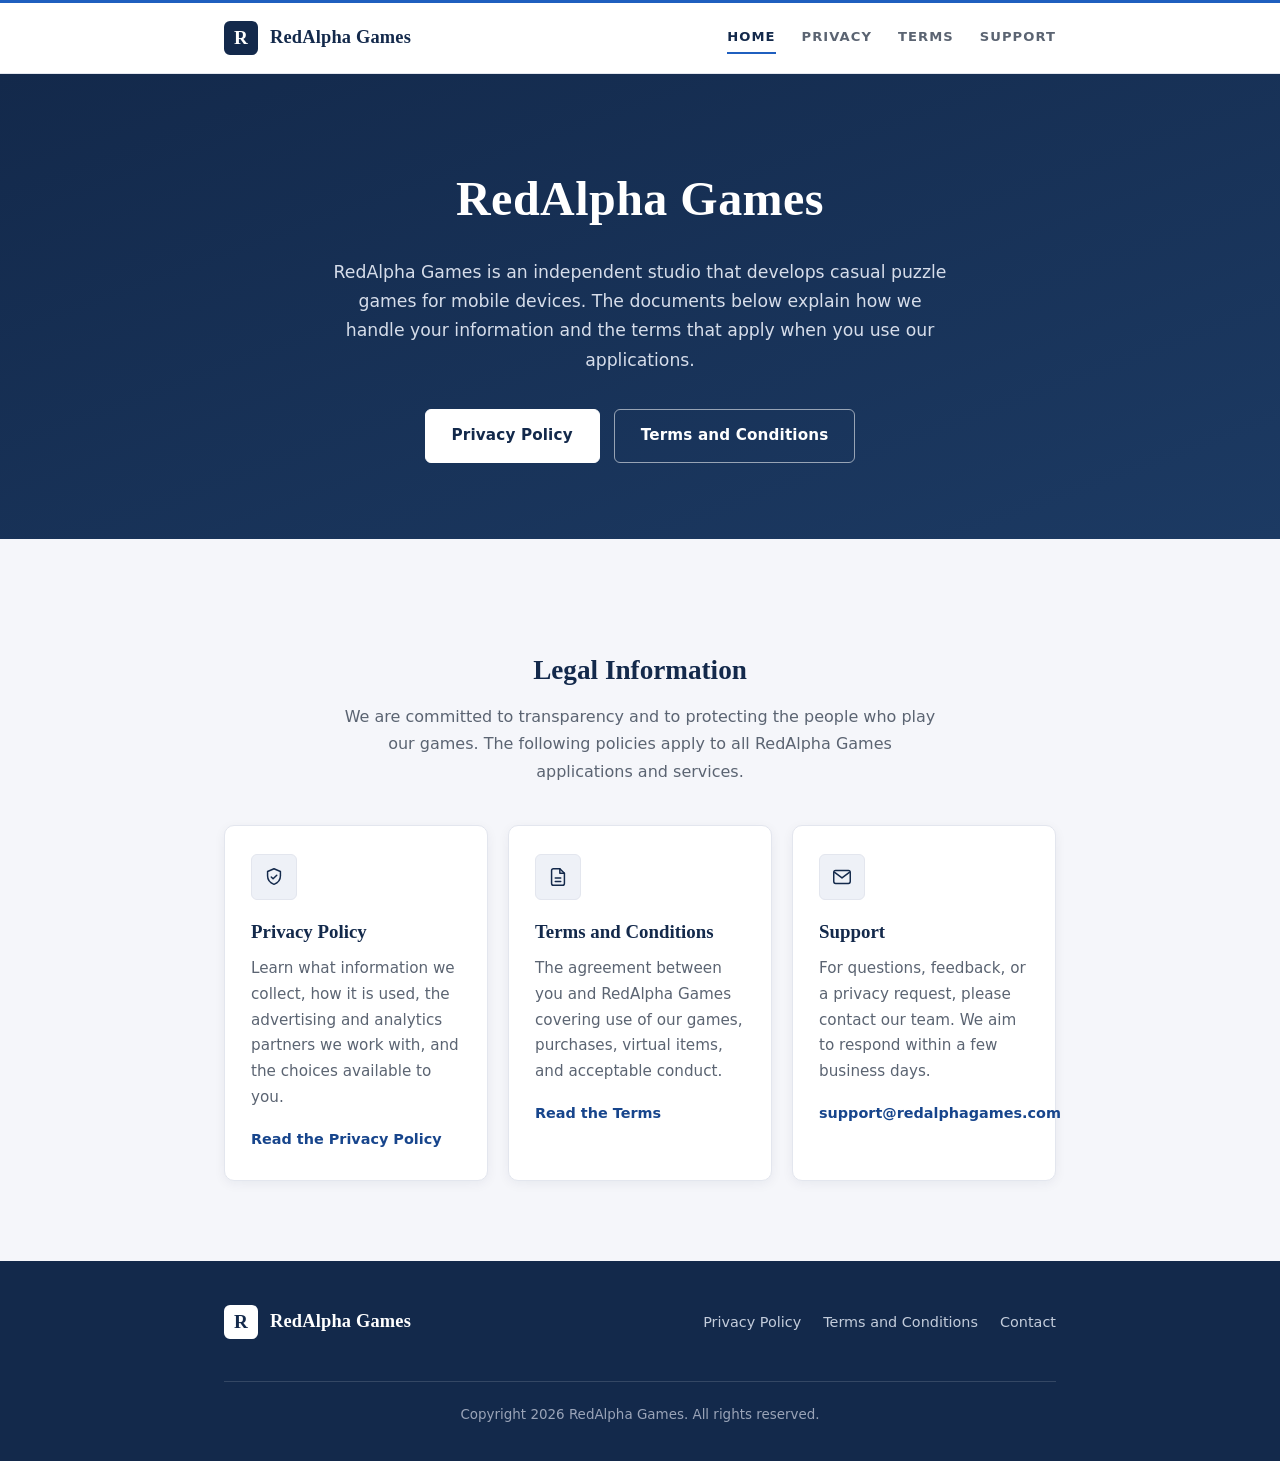
==== index.html @ e38b4be6 "Publish RedAlpha Games website Co-authored-by: Copilot <223556219+Copilot@users.noreply.github.com>" ====
<!DOCTYPE html>
<html lang="en">
  <head>
    <meta charset="UTF-8" />
    <meta name="viewport" content="width=device-width, initial-scale=1.0" />
    <title>RedAlpha Games</title>
    <meta
      name="description"
      content="RedAlpha Games is an independent studio that develops casual puzzle games. Read our Privacy Policy and Terms and Conditions."
    />
    <meta name="theme-color" content="#13294b" />
    <link rel="icon" href="assets/favicon.svg" type="image/svg+xml" />
    <link rel="stylesheet" href="css/style.css" />
  </head>
  <body>
    <header class="site-header">
      <nav class="nav">
        <a class="brand" href="index.html">
          <span class="brand-mark">R</span>
          RedAlpha Games
        </a>
        <div class="nav-links">
          <a href="index.html" class="active">Home</a>
          <a href="privacy.html">Privacy</a>
          <a href="terms.html">Terms</a>
          <a href="#support">Support</a>
        </div>
      </nav>
    </header>

    <section class="hero">
      <div class="container">
        <h1>RedAlpha Games</h1>
        <p>
          RedAlpha Games is an independent studio that develops casual puzzle
          games for mobile devices. The documents below explain how we handle
          your information and the terms that apply when you use our
          applications.
        </p>
        <div class="btn-row">
          <a class="btn btn-primary" href="privacy.html">Privacy Policy</a>
          <a class="btn btn-ghost" href="terms.html">Terms and Conditions</a>
        </div>
      </div>
    </section>

    <main>
      <div class="container">
        <section class="section">
          <h2>Legal Information</h2>
          <p class="lead">
            We are committed to transparency and to protecting the people who
            play our games. The following policies apply to all RedAlpha Games
            applications and services.
          </p>
          <div class="grid">
            <div class="tile">
              <div class="ico" aria-hidden="true">
                <svg viewBox="0 0 24 24">
                  <path d="M12 3l7 3v5c0 4.5-3 7.5-7 9-4-1.5-7-4.5-7-9V6l7-3z" />
                  <path d="M9 12l2 2 4-4" />
                </svg>
              </div>
              <h3>Privacy Policy</h3>
              <p>
                Learn what information we collect, how it is used, the
                advertising and analytics partners we work with, and the choices
                available to you.
              </p>
              <a class="more" href="privacy.html">Read the Privacy Policy</a>
            </div>
            <div class="tile">
              <div class="ico" aria-hidden="true">
                <svg viewBox="0 0 24 24">
                  <path d="M14 3H7a2 2 0 0 0-2 2v14a2 2 0 0 0 2 2h10a2 2 0 0 0 2-2V8z" />
                  <path d="M14 3v5h5" />
                  <path d="M9 13h6M9 17h6" />
                </svg>
              </div>
              <h3>Terms and Conditions</h3>
              <p>
                The agreement between you and RedAlpha Games covering use of our
                games, purchases, virtual items, and acceptable conduct.
              </p>
              <a class="more" href="terms.html">Read the Terms</a>
            </div>
            <div class="tile" id="support">
              <div class="ico" aria-hidden="true">
                <svg viewBox="0 0 24 24">
                  <rect x="3" y="5" width="18" height="14" rx="2" />
                  <path d="M4 7l8 6 8-6" />
                </svg>
              </div>
              <h3>Support</h3>
              <p>
                For questions, feedback, or a privacy request, please contact our
                team. We aim to respond within a few business days.
              </p>
              <a class="more" href="mailto:support@redalphagames.com"
                >support@redalphagames.com</a
              >
            </div>
          </div>
        </section>
      </div>
    </main>

    <footer class="site-footer">
      <div class="footer-inner">
        <a class="brand" href="index.html">
          <span class="brand-mark">R</span>
          RedAlpha Games
        </a>
        <div class="footer-links">
          <a href="privacy.html">Privacy Policy</a>
          <a href="terms.html">Terms and Conditions</a>
          <a href="mailto:support@redalphagames.com">Contact</a>
        </div>
        <div class="copyright">
          Copyright <span id="year">2026</span> RedAlpha Games. All rights
          reserved.
        </div>
      </div>
    </footer>

    <script>
      document.getElementById("year").textContent = new Date().getFullYear();
    </script>
  </body>
</html>
---- css/style.css ----
/* RedAlpha Games static site.
   Self contained: no external fonts, content delivery networks, or trackers,
   so the pages load quickly and keep visitor data private. */

:root {
  --navy: #13294b;
  --navy-2: #1c3a63;
  --accent: #1f5fbf;
  --accent-dark: #17458c;

  --ink: #1a1f2b;
  --body: #33384a;
  --muted: #5b6472;
  --line: #e3e6ee;

  --bg: #f5f6fa;
  --bg-alt: #eef1f7;
  --surface: #ffffff;

  --radius: 10px;
  --radius-sm: 6px;
  --shadow: 0 10px 28px rgba(19, 41, 75, 0.08);
  --shadow-sm: 0 3px 12px rgba(19, 41, 75, 0.06);
  --maxw: 880px;

  --serif: Georgia, "Times New Roman", "Times", serif;
  --sans: system-ui, -apple-system, "Segoe UI", Roboto, Arial, sans-serif;
}

*,
*::before,
*::after {
  box-sizing: border-box;
}

html {
  scroll-behavior: smooth;
}

body {
  margin: 0;
  border-top: 3px solid var(--accent);
  font-family: var(--sans);
  color: var(--body);
  background: var(--bg);
  line-height: 1.7;
  -webkit-font-smoothing: antialiased;
  text-rendering: optimizeLegibility;
}

a {
  color: var(--accent-dark);
  text-decoration: none;
}

a:hover {
  text-decoration: underline;
}

/* Header and navigation */
.site-header {
  background: var(--surface);
  border-bottom: 1px solid var(--line);
}

.nav {
  max-width: var(--maxw);
  margin: 0 auto;
  padding: 18px 24px;
  display: flex;
  align-items: center;
  justify-content: space-between;
  gap: 18px;
}

.brand {
  display: inline-flex;
  align-items: center;
  gap: 12px;
  font-family: var(--serif);
  font-weight: 700;
  font-size: 1.15rem;
  letter-spacing: 0.01em;
  color: var(--navy);
}

.brand:hover {
  text-decoration: none;
}

.brand-mark {
  width: 34px;
  height: 34px;
  border-radius: var(--radius-sm);
  background: var(--navy);
  color: #fff;
  display: grid;
  place-items: center;
  font-family: var(--serif);
  font-weight: 700;
  font-size: 1.2rem;
}

.nav-links {
  display: flex;
  gap: 26px;
  flex-wrap: wrap;
}

.nav-links a {
  color: var(--muted);
  font-size: 0.82rem;
  font-weight: 600;
  text-transform: uppercase;
  letter-spacing: 0.08em;
  padding: 4px 0;
  border-bottom: 2px solid transparent;
}

.nav-links a:hover {
  color: var(--navy);
  text-decoration: none;
}

.nav-links a.active {
  color: var(--navy);
  border-bottom-color: var(--accent);
}

/* Layout */
.container {
  max-width: var(--maxw);
  margin: 0 auto;
  padding: 0 24px;
}

main {
  padding: 48px 0 72px;
}

.card {
  background: var(--surface);
  border: 1px solid var(--line);
  border-radius: var(--radius);
  box-shadow: var(--shadow);
  padding: 44px 48px;
}

/* Hero */
.hero {
  background: linear-gradient(160deg, var(--navy), var(--navy-2));
  color: #fff;
  padding: 84px 0 76px;
  text-align: center;
}

.hero h1 {
  font-family: var(--serif);
  margin: 0 0 18px;
  font-size: clamp(2.1rem, 5vw, 3rem);
  font-weight: 700;
  letter-spacing: 0.01em;
}

.hero p {
  margin: 0 auto;
  max-width: 620px;
  font-size: 1.08rem;
  color: #d6ddea;
}

.btn-row {
  margin-top: 34px;
  display: flex;
  gap: 14px;
  justify-content: center;
  flex-wrap: wrap;
}

.btn {
  display: inline-block;
  padding: 13px 26px;
  border-radius: var(--radius-sm);
  font-weight: 600;
  font-size: 0.95rem;
  letter-spacing: 0.01em;
  border: 1px solid transparent;
  transition: background 0.15s ease, color 0.15s ease;
}

.btn:hover {
  text-decoration: none;
}

.btn-primary {
  background: #ffffff;
  color: var(--navy);
  border-color: #ffffff;
}

.btn-primary:hover {
  background: #eef1f7;
}

.btn-ghost {
  background: transparent;
  color: #ffffff;
  border-color: rgba(255, 255, 255, 0.55);
}

.btn-ghost:hover {
  background: rgba(255, 255, 255, 0.1);
}

/* Landing sections */
.section {
  padding: 60px 0 8px;
}

.section h2 {
  font-family: var(--serif);
  text-align: center;
  font-size: 1.7rem;
  font-weight: 700;
  color: var(--navy);
  margin: 0 0 10px;
}

.section .lead {
  text-align: center;
  color: var(--muted);
  margin: 0 auto 40px;
  max-width: 600px;
}

.grid {
  display: grid;
  grid-template-columns: repeat(auto-fit, minmax(230px, 1fr));
  gap: 20px;
}

.tile {
  background: var(--surface);
  border: 1px solid var(--line);
  border-radius: var(--radius);
  padding: 28px 26px;
  box-shadow: var(--shadow-sm);
  transition: box-shadow 0.2s ease, transform 0.08s ease;
}

.tile:hover {
  transform: translateY(-2px);
  box-shadow: var(--shadow);
}

.ico {
  width: 46px;
  height: 46px;
  border-radius: var(--radius-sm);
  display: grid;
  place-items: center;
  margin-bottom: 16px;
  background: var(--bg-alt);
  border: 1px solid var(--line);
}

.ico svg {
  width: 22px;
  height: 22px;
  stroke: var(--navy);
  fill: none;
  stroke-width: 1.6;
  stroke-linecap: round;
  stroke-linejoin: round;
}

.tile h3 {
  font-family: var(--serif);
  margin: 0 0 8px;
  font-size: 1.18rem;
  color: var(--navy);
}

.tile p {
  margin: 0 0 14px;
  color: var(--muted);
  font-size: 0.95rem;
}

.tile a.more {
  font-weight: 600;
  font-size: 0.9rem;
}

/* Legal document pages */
.doc-head {
  margin-bottom: 28px;
  padding-bottom: 24px;
  border-bottom: 2px solid var(--line);
}

.doc-head h1 {
  font-family: var(--serif);
  font-size: clamp(1.8rem, 4vw, 2.4rem);
  font-weight: 700;
  color: var(--navy);
  margin: 0 0 12px;
}

.badge {
  display: inline-block;
  background: var(--bg-alt);
  color: var(--navy);
  border: 1px solid var(--line);
  border-radius: var(--radius-sm);
  padding: 5px 12px;
  font-size: 0.8rem;
  font-weight: 600;
  letter-spacing: 0.01em;
}

.doc-body h2 {
  font-family: var(--serif);
  font-size: 1.32rem;
  font-weight: 700;
  color: var(--navy);
  margin: 40px 0 12px;
  scroll-margin-top: 24px;
}

.doc-body h3 {
  font-size: 1.02rem;
  font-weight: 700;
  color: var(--ink);
  margin: 24px 0 6px;
}

.doc-body p,
.doc-body li {
  color: var(--body);
}

.doc-body ul,
.doc-body ol {
  padding-left: 24px;
}

.doc-body li {
  margin: 7px 0;
}

.doc-body table {
  width: 100%;
  border-collapse: collapse;
  margin: 18px 0;
  font-size: 0.94rem;
}

.doc-body th,
.doc-body td {
  border: 1px solid var(--line);
  padding: 11px 14px;
  text-align: left;
  vertical-align: top;
}

.doc-body th {
  background: var(--bg-alt);
  color: var(--navy);
  font-weight: 700;
}

.doc-body a {
  font-weight: 600;
}

.note {
  background: var(--bg-alt);
  border: 1px solid var(--line);
  border-left: 3px solid var(--accent);
  border-radius: var(--radius-sm);
  padding: 14px 18px;
  margin: 20px 0;
  font-size: 0.95rem;
}

.toc {
  background: var(--bg-alt);
  border: 1px solid var(--line);
  border-radius: var(--radius-sm);
  padding: 20px 24px;
  margin: 6px 0 10px;
}

.toc strong {
  display: block;
  margin-bottom: 10px;
  font-size: 0.82rem;
  color: var(--muted);
  text-transform: uppercase;
  letter-spacing: 0.08em;
}

.toc ol {
  margin: 0;
  padding-left: 22px;
  columns: 2;
  column-gap: 32px;
}

.toc li {
  margin: 5px 0;
  break-inside: avoid;
}

.contact-box {
  margin-top: 30px;
  background: var(--bg-alt);
  border: 1px solid var(--line);
  border-radius: var(--radius-sm);
  padding: 20px 24px;
}

.contact-box p {
  margin: 4px 0;
}

.back-top {
  display: inline-block;
  margin-top: 34px;
  font-weight: 600;
  font-size: 0.88rem;
}

/* Footer */
.site-footer {
  background: var(--navy);
  color: #c3ccdb;
  padding: 44px 0 34px;
}

.footer-inner {
  max-width: var(--maxw);
  margin: 0 auto;
  padding: 0 24px;
  display: flex;
  flex-wrap: wrap;
  gap: 20px;
  align-items: center;
  justify-content: space-between;
}

.footer-inner .brand {
  color: #ffffff;
}

.footer-inner .brand-mark {
  background: #ffffff;
  color: var(--navy);
}

.footer-links {
  display: flex;
  gap: 22px;
  flex-wrap: wrap;
}

.footer-links a {
  color: #c3ccdb;
  font-size: 0.9rem;
}

.footer-links a:hover {
  color: #ffffff;
}

.copyright {
  width: 100%;
  margin-top: 22px;
  padding-top: 22px;
  border-top: 1px solid rgba(255, 255, 255, 0.14);
  font-size: 0.84rem;
  color: #9aa4b8;
  text-align: center;
}

/* Responsive */
@media (max-width: 640px) {
  .card {
    padding: 30px 24px;
  }
  .toc ol {
    columns: 1;
  }
  .nav {
    flex-direction: column;
    align-items: flex-start;
    gap: 14px;
  }
  .footer-inner {
    flex-direction: column;
    align-items: flex-start;
  }
}
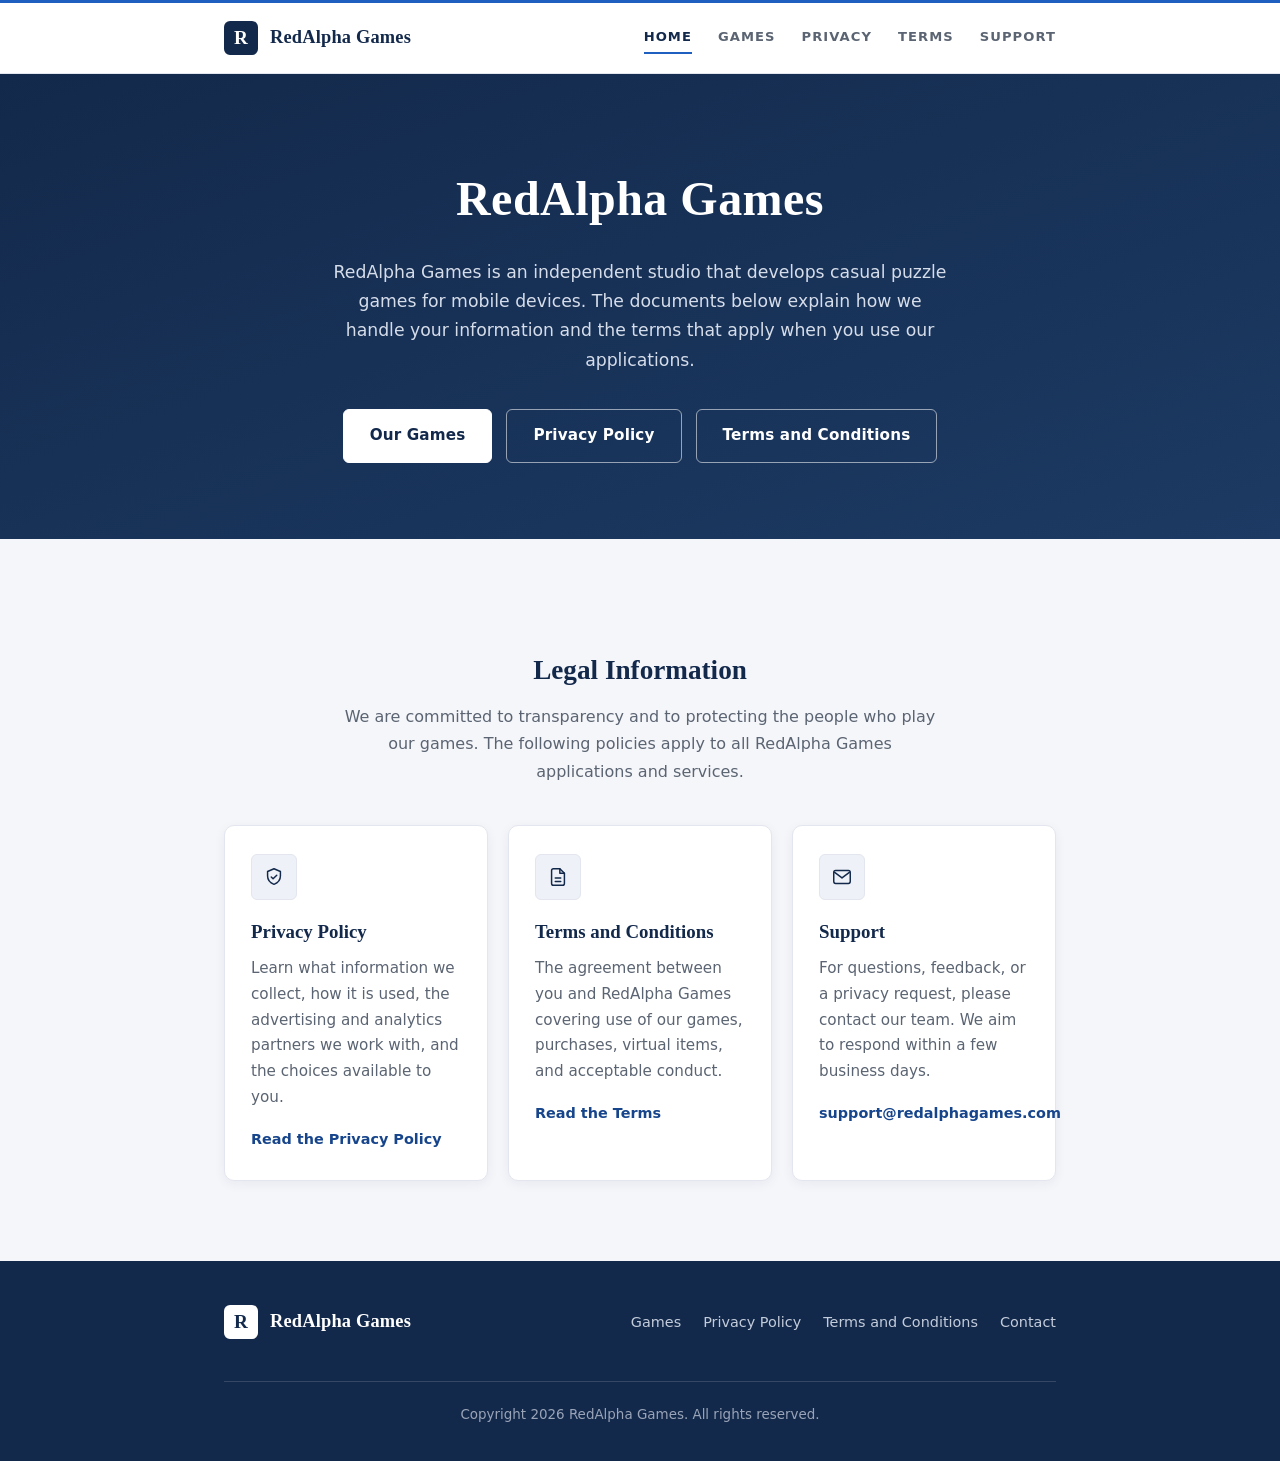
==== commit 54f7628f: "Add a games page for Sudoku Fun, Arrow Escape and Pawdoku Lists the games in development with their " ====
--- a/index.html
+++ b/index.html
@@ -21,6 +21,7 @@
         </a>
         <div class="nav-links">
           <a href="index.html" class="active">Home</a>
+          <a href="games.html">Games</a>
           <a href="privacy.html">Privacy</a>
           <a href="terms.html">Terms</a>
           <a href="#support">Support</a>
@@ -38,7 +39,8 @@
           applications.
         </p>
         <div class="btn-row">
-          <a class="btn btn-primary" href="privacy.html">Privacy Policy</a>
+          <a class="btn btn-primary" href="games.html">Our Games</a>
+          <a class="btn btn-ghost" href="privacy.html">Privacy Policy</a>
           <a class="btn btn-ghost" href="terms.html">Terms and Conditions</a>
         </div>
       </div>
@@ -112,6 +114,7 @@
           RedAlpha Games
         </a>
         <div class="footer-links">
+          <a href="games.html">Games</a>
           <a href="privacy.html">Privacy Policy</a>
           <a href="terms.html">Terms and Conditions</a>
           <a href="mailto:support@redalphagames.com">Contact</a>
--- a/css/style.css
+++ b/css/style.css
@@ -290,6 +290,46 @@
 .tile a.more {
   font-weight: 600;
   font-size: 0.9rem;
+}
+
+/* Games page */
+.game {
+  display: flex;
+  flex-direction: column;
+  align-items: flex-start;
+}
+
+.game-icon {
+  width: 96px;
+  height: 96px;
+  border-radius: 22px;
+  margin-bottom: 18px;
+  box-shadow: var(--shadow-sm);
+  object-fit: contain;
+}
+
+/* Pawdoku has no app icon yet; its husky sits on the game's yellow. */
+.game-icon-pawdoku {
+  background: #ffd878;
+  padding: 10px;
+}
+
+.game .status {
+  display: inline-block;
+  margin-bottom: 12px;
+  padding: 2px 10px;
+  border-radius: 999px;
+  background: var(--bg-alt);
+  border: 1px solid var(--line);
+  color: var(--muted);
+  font-size: 0.78rem;
+  font-weight: 600;
+  letter-spacing: 0.04em;
+  text-transform: uppercase;
+}
+
+.game a.more {
+  margin-top: auto;
 }
 
 /* Legal document pages */
